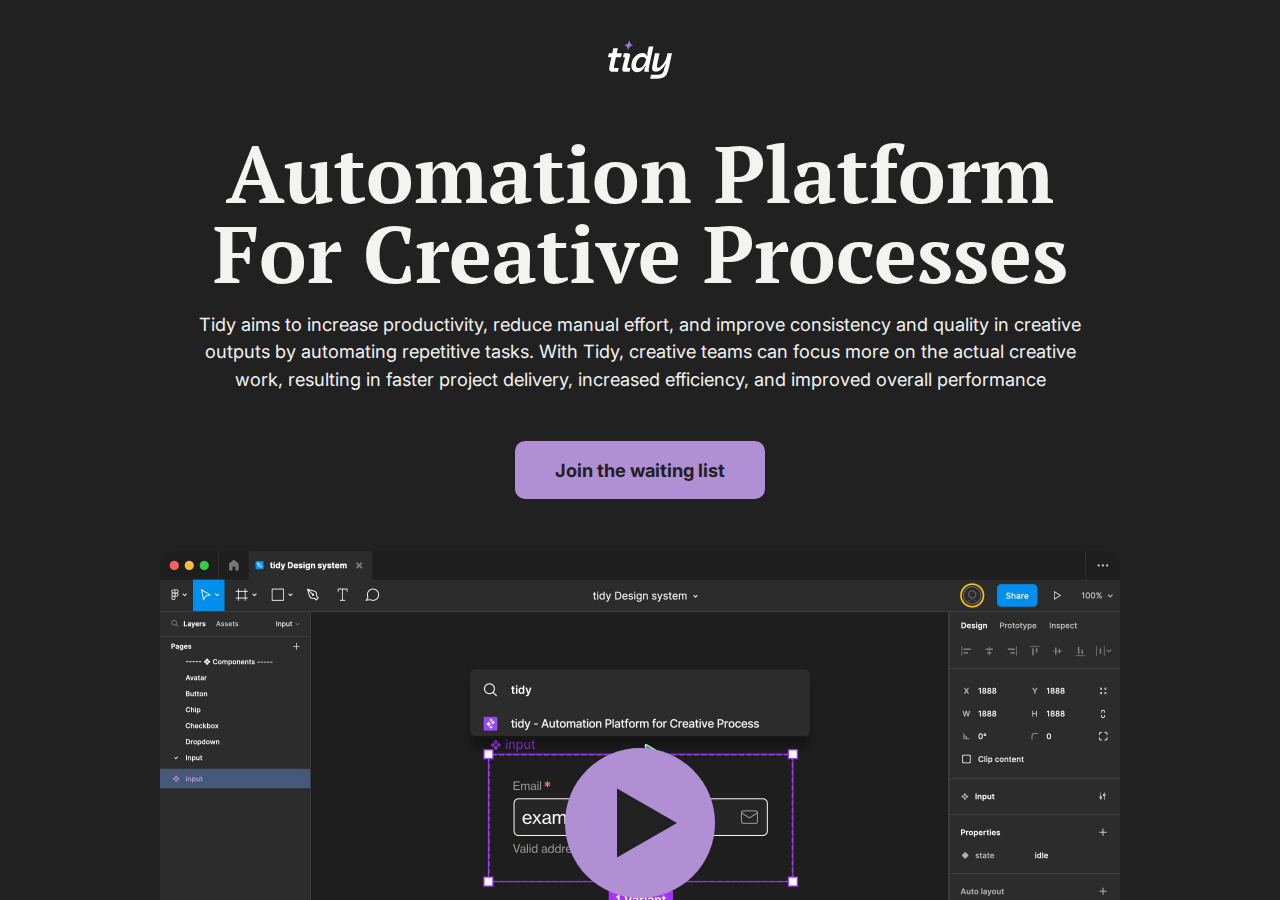
==== index.html @ 5fd02996 "updates" ====
<!DOCTYPE html>
<html lang="en">
<head>
    <meta charset="UTF-8">
    <meta http-equiv="X-UA-Compatible" content="IE=edge">
    <meta name="viewport" content="width=device-width, initial-scale=1.0">
    <title>Tidy</title>
    <link rel="stylesheet" href="style.css">
    <link rel="icon" type="image/x-icon" href="images/favicon.png">

    <script src="play.js"></script>
    <script src="join.js"></script>
    <script src="../code/sal.js"></script>
    <link rel="stylesheet" href="../code/sal.css">
    <script src="hijack.js"></script>

    <link rel="preconnect" href="https://fonts.googleapis.com">
    <link rel="preconnect" href="https://fonts.gstatic.com" crossorigin>
    <link href="https://fonts.googleapis.com/css2?family=Inter:wght@400;700&family=PT+Serif:wght@700&display=swap" rel="stylesheet">

</head>
<body>
    <div id="wrapper" onscroll="resethijack();">

        <section class="flex-center m-15">
            <img src="images/tidy.svg" class="logoDiv" />
            <h1 class="font-pt text-bold text-center">Automation platform for creative processes</h1>
            <p class="font-inter text-medium text-center">Tidy aims to increase productivity, reduce manual effort, and improve consistency and quality in creative outputs by automating repetitive tasks. With Tidy, creative teams can focus more on the actual creative work, resulting in faster project delivery, increased efficiency, and improved overall performance</p>
            <a href="#join" class="button font-inter text-bold" onmouseover="reloadSparks(event);">Join the waiting list<img src="" /></a>
        </section>

        <section>
            <video poster="images/cover.jpg" class="cover-video full-width" onclick="playFunc(event);">
                <source src="videos/cover.mp4" type="video/mp4">
            </video>
            <div class="play-button"></div>
        </section>

        <section class="full-width">
            <div class="flex-container">
                <div class="flex-video">
                    <div class="videos-flex">
                        <div id="gif-videos">
                            <video src="videos/anatomy.mp4" muted playsinline autoplay loop></video>
                            <video src="videos/dos_n_donts.mp4" muted playsinline autoplay loop></video>
                            <video src="videos/release-notes.mp4" muted playsinline autoplay loop></video>
                            <video src="videos/variants.mp4" muted playsinline autoplay loop></video>
                        </div>
                    </div>

                    <div class="details-div">
                        <details open onclick="resetDetails(event);">
                            <summary>
                                <h2 class="font-pt text-bold">Anatomy</h2>
                            </summary>
                            <p class="font-inter text-medium">Auto-generate guidelines and specifications, that present the structure and use of each design element within your system. Get all of your s**t in order: typography, color palettes, spacing, icons and other design elements.</p>
                        </details>

                        <details onclick="resetDetails(event);">
                            <summary>
                                <h2 class="font-pt text-bold">Do’s and Don’ts</h2>
                            </summary>
                            <p class="font-inter text-medium">Powered by the leading design systems in the world. This feature gives you access to a set of rules tailored to your designs. That way your team will know exactly what’s allowed and what’s not, where to use each element, and why. Tidy up your designs effortlessly and make them consistent.</p>
                        </details>

                        <details onclick="resetDetails(event);">
                            <summary>
                                <h2 class="font-pt text-bold">Release Notes</h2>
                            </summary>
                            <p class="font-inter text-medium">Auto-release notes table. Keep your team informed and up-to-date on design changes. Streamline your workflow in a breeze.</p>
                        </details>

                        <details onclick="resetDetails(event);">
                            <summary>
                                <h2 class="font-pt text-bold">Variants</h2>
                            </summary>
                            <p class="font-inter text-medium">Easily build and display all of your different variants and properties in one click. Don’t worry about missing variants tidy will generate them on the fly. So instead of playing ping-pong with your R&D team, why not actually play some ping-pong?</p>
                        </details>
                    </div>
                </div>
            </div>

            <div class="flex-container"></div>
            <div class="flex-container"></div>
            <div class="flex-container"></div>
            <div class="flex-container"></div>
                
        </section>

        <a id="join"></a>
        <section class="white-bg m-0 form-section flex-video" data-sal="slide-up" style="--sal-duration: 300ms;">
            <h1 class="h1-width h1-size font-pt text-bold">Get Early Access</h1>
            <form class="form-div flex-center" onsubmit="return false">

                <label for="form-name">Name<span>*</span></label>
                <input type="text" id="form-name" required />

                <label for="form-mail">Email<span>*</span></label>
                <input type="email" id="form-mail" required />

                <label for="form-position">Position<span>*</span></label>
                <input type="text" id="form-position" required />

                <label for="form-company required-input">Company</label>
                <input type="text" id="form-company" />

                <input type="submit" id="submit-button" class="button font-inter text-bold" onclick="notionAPI(document.getElementById('form-name').value, document.getElementById('form-mail').value, document.getElementById('form-position').value, document.getElementById('form-company').value);" value="Join the waiting list" />
            </form>
        </section>

        <section class="text-center font-inter smaller-text p-20 white-section">
            Tidy 2023. All rights reserved.
        </section>

    </div>

    <script>
        sal({
            threshold: 0.2,
            once: false,
        });
        sal();
    </script>
</body>
</html>
---- style.css ----
::selection{
    background-color: #9d80c0;
}
body{
    overflow-x: hidden;
}
#wrapper{
    position: absolute;
    width: 100%;
    height: 100%;
    top: 0;
    left: 0;
    margin: 0;
    scroll-behavior: smooth;
    overflow: auto;
    overflow-x: hidden;
}
.m-15{
    margin: 0 15%;
}
.m-0{
    margin: 0;
}
.p-20{
    padding-top: 20px;
    padding-bottom: 20px;
}
body{
    background-color: #212121;
    color: #F3F3F1;
}
section{
    position: relative;
    margin: 12px 40px;
}
section:first-of-type{
    padding-bottom: 40px;
}
.flex-center{
    display: flex;
    flex-direction: column;
    justify-content: center;
    align-items: center;
}
.flex-video{
    display: flex;
    flex-direction: row;
    justify-content: center;
    align-items: flex-start;
    gap: 5%;
    scroll-snap-align: center;
}
.flex-container{
    position: sticky;
    top: 0;
    height: 100vh;
    overflow: hidden;
    display: flex;
    flex-direction: row;
    justify-content: center;
    align-items: center;
    transform-origin: bottom center;
}
section:first-of-type h1, section:first-of-type p{
    max-width: 1200px;
}
.flex-video h1{
    color: #212121;
}
.details-div{
    margin-right: 10%;
    width: 50%;
}
.font-pt{
    font-family: 'PT Serif', serif;
}
.font-inter{
    font-family: 'Inter', sans-serif;
}
.text-medium{
    font-weight: 400;
}
.text-bold{
    font-weight: 700;
}
.text-center{
    text-align: center;
}
h1{
    font-size: 80px;
    text-transform: capitalize;
    line-height: 1;
    margin-bottom: 0px;
}
details{
    pointer-events: none;
    cursor: pointer;
    transition: all 300ms linear 0s;
    height: 50px;
    overflow: hidden;
}
details[open]{
    height: 260px;
}
summary:hover{
    opacity: 0.9;
}
details::marker {
    display: none;
}
details summary::-webkit-details-marker {
    display: none !important;
  }
summary{
    list-style: none;
}
.videos-flex{
    width: 65%;
    aspect-ratio: 16 / 9;
    overflow: hidden;
}
#gif-videos{
    transition: transform 450ms ease-in-out 0s;
}
#gif-videos video{
    transition: opacity 450ms ease-in-out 0s;
}
h2{
    font-size: 24px;
    text-transform: capitalize;
    line-height: 1;
    margin-bottom: 0px;
    margin-left: 24px;
    position: relative;
    pointer-events: none;
}
h2::before{
    content: '';
    position: absolute;
    width: 24px;
    height: 24px;
    background-image: url(images/li.svg);
    background-repeat: no-repeat;
    background-size: 50%;
    background-position: left center;
    transform: translateX(-24px);
}
h2 + p{
    margin-left: 24px;
}
p{
    font-size: 18.3px;
    line-height: 1.5;
    margin-bottom: 48px;
}
.smaller-text{
    font-size: 12px;
}
.logoDiv{
    width: 64px;
    height: auto;
    margin-top: 40px;
    user-select: none;
}
.button{
    position: relative;
    background-color: #B08FD5;
    color: #212121;
    border: none;
    outline: 2px solid transparent;
    outline-offset: 0;
    border-radius: 10px;
    padding: 18px 40px;
    font-size: 18.3px;
    text-align: center;
    text-decoration: none;
    user-select: none;
    cursor: pointer;
    transition: all 200ms linear;
}
.button:hover{
    background-color: #9d80c0;
}
.button:active{
    background-color: #8369a1;
}
.button:focus-visible{
    outline-color: #B08FD5;
    outline-offset: 4px;
}
.button img{
    position: absolute;
    width: 100px;
    height: 100px;
    top: 50%;
    left: 50%;
    z-index: 10;
    pointer-events: none;
    transform: translate(-50%, -50%);
}
.button img[src=""]{
    opacity: 0;
}
.full-height{
    overflow-y: scroll;
    scroll-behavior: smooth;
    scroll-snap-type: y mandatory;
}
.full-width{
    width: 100%;
}
video{
    width: 100%;
}
.white-bg{
    background-color: #FFFFFF;
    border-radius: 16px 16px 0 0;
    padding-top: 40px;
    padding-bottom: 40px;
}
.form-div{
    gap: 12px;
    padding-top: 40px;
    padding-bottom: 40px;
    width: 40vw;
}
.form-div input, .form-div label{
    color: #212121;
    font-size: 18.3px;
    font-family: 'Inter', sans-serif;
    width: calc(40vw - 24px);
}
.form-div label span{
    color: #B08FD5;
    user-select: none;
}
.h1-width{
    width: 24vw;
}
.h1-size{
    font-size: 52px;
    line-height: 1.2;
}
.form-section{
    justify-content: space-evenly;
    align-items: flex-start;
}
input{
    padding: 24px 12px;
    border-radius: 10px;
    background-color: #F3F3F1;
    border: 2px solid #ADA3E2;
    outline: none;
    margin-bottom: 16px;
}
input:hover{
    border-color: #6D59D2;
}
input:active, input:focus{
    border-color: #3d3177;
}
.form-div .button{
    width: calc(40vw);
    padding: 18px 40px;
}
.play-button{
    position: absolute;
    display: flex;
    justify-content: center;
    align-items: center;
    top: calc(50% - 75px);
    left: calc(50% - 75px);
    height: 150px;
    width: 150px;
    background-color: #B08FD5;
    color: #212121;
    border-radius: 50%;
    pointer-events: none;
    background-image: url(images/play.svg);
    background-repeat: no-repeat;
    background-position: 58% center;
    background-size: 40%;
    transition: opacity 200ms linear 0s;
}
.cover-video{
    border-radius: 16px;
    cursor: pointer;
    width: 80% !important;
    margin-left: 10%;
    margin-right: 10%;
}
.cover-video:hover + .play-button{
    background-color: #B08FD5ee;
}
.white-section{
    background-color: #FFFFFF;
    color: #212121;
    margin: 0;
}


@media screen and (max-width: 900px) {
    h1{
        font-size: 52px;
    }
    p{
        font-size: 16px;
        margin-bottom: 24px;
    }
    .m-15{
        margin: 0 24px;
    }
    .cover-video{
        border-radius: 4px;
        width: calc(100vw - 48px) !important;
        margin-left: 0;
        margin-right: 0;
        aspect-ratio: 16 / 9;
    }
    section:first-of-type{
        padding-bottom: 24px;
    }
    section{
        margin: 12px 24px;
    }
    .flex-video{
        flex-direction: column;
    }
    .videos-flex{
        width: 100%;
    }
    .details-div{
        width: calc(100% - 32px);
    }
    .white-bg.flex-video{
        flex-direction: column;
    }
    .h1-width{
        width: calc(100% - 48px);
    }
    .form-div{
        width: calc(100% - 48px);
        padding-bottom: 0;
    }
    .form-div input, .form-div label{
        width: calc(100% - 24px);
        font-size: 14px;
    }
    .form-div .button{
        width: calc(100% + 8px);
    }
    .white-bg h1{
        font-size: 32px;
    }
    input{
        padding: 16px 12px;
    }
    .play-button{
        top: calc(50% - 15vw);
        left: calc(50% - 15vw);
        height: 30vw;
        width: 30vw;
    }
    .form-section{
        align-items: center;
    }
    video{
        width: calc(100% - 48px);
        margin-right: 10%;
    }
}
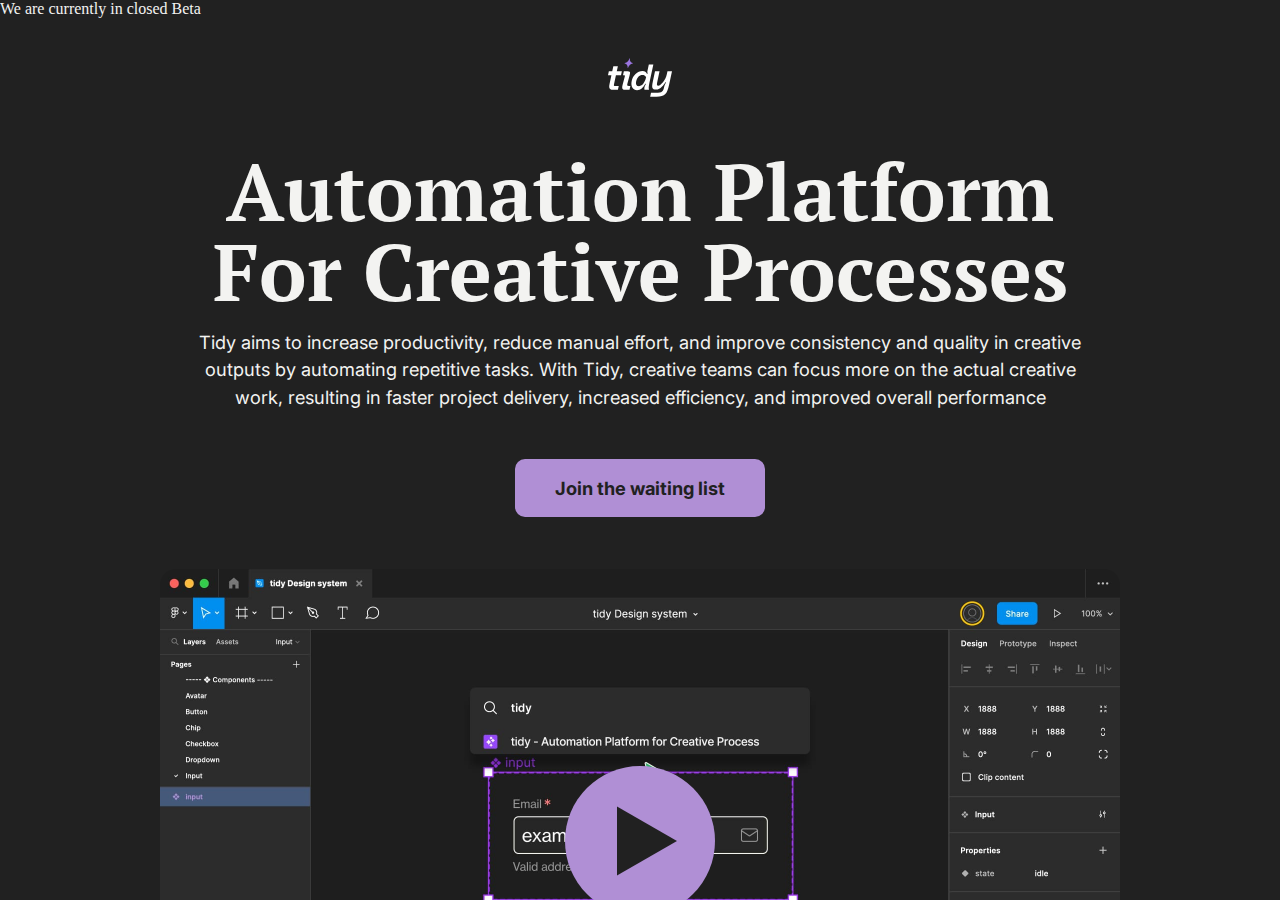
==== commit fc0fdae5: "Update index.html" ====
--- a/index.html
+++ b/index.html
@@ -21,7 +21,7 @@
 </head>
 <body>
     <div id="wrapper" onscroll="resethijack();">
-
+        <div class="stateDiv">We are currently in closed Beta</div>
         <section class="flex-center m-15">
             <img src="images/tidy.svg" class="logoDiv" />
             <h1 class="font-pt text-bold text-center">Automation platform for creative processes</h1>
@@ -89,7 +89,7 @@
 
         <a id="join"></a>
         <section class="white-bg m-0 form-section flex-video" data-sal="slide-up" style="--sal-duration: 300ms;">
-            <h1 class="h1-width h1-size font-pt text-bold">Get Early Access</h1>
+            <h1 class="h1-width h1-size font-pt text-bold">Get on the Waitlist</h1>
             <form class="form-div flex-center" onsubmit="return false">
 
                 <label for="form-name">Name<span>*</span></label>
